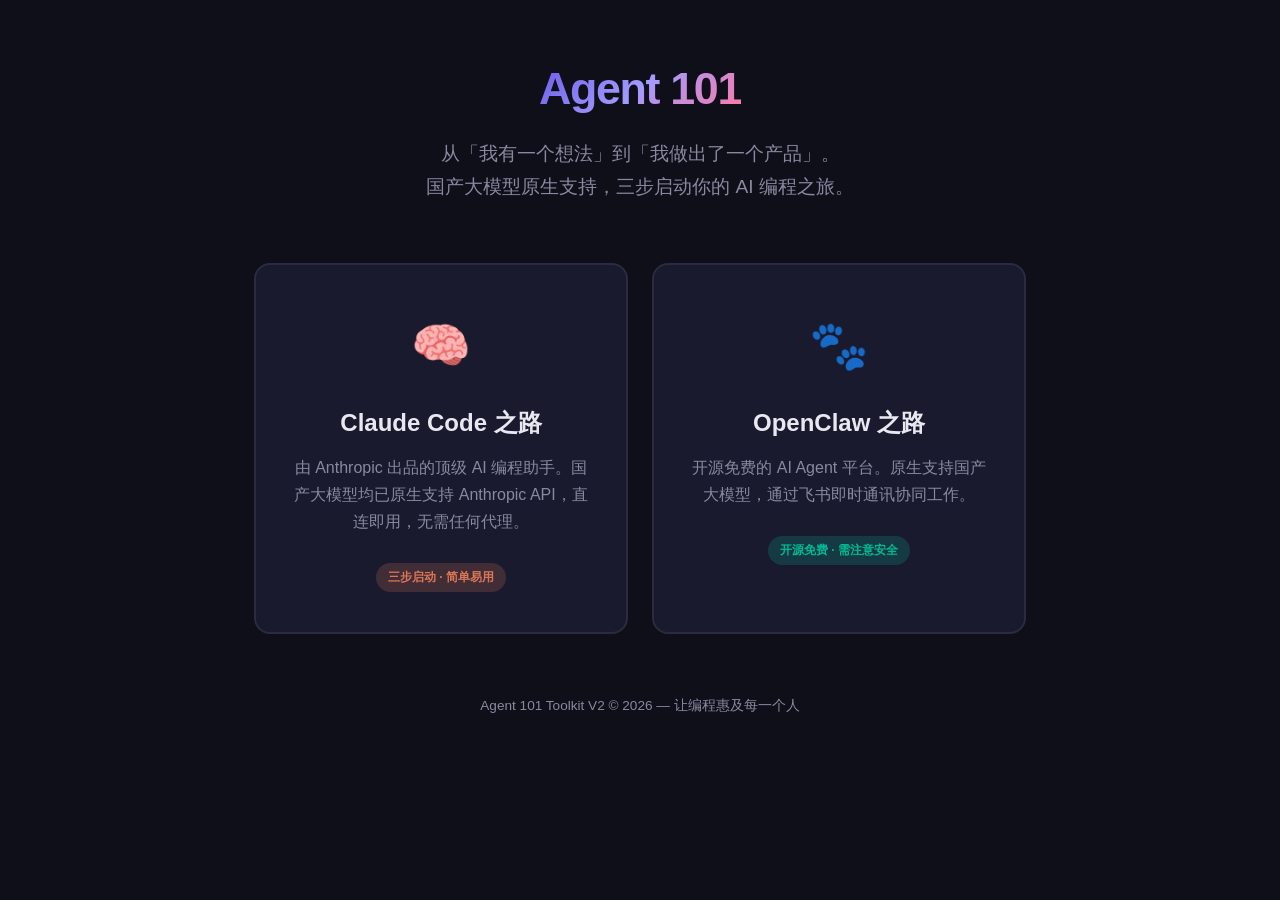
==== index.html @ 5c58940c "Initial commit: Agent 101 Toolkit with OpenClaw and Claude Code guides - Add OpenClaw installation s" ====
<!DOCTYPE html>
<html lang="zh-CN">

<head>
    <meta charset="UTF-8">
    <meta name="viewport" content="width=device-width, initial-scale=1.0">
    <title>Agent 101 — 选择你的 AI 编程助手</title>
    <link rel="stylesheet" href="assets/style.css">
</head>

<body>
    <div class="container">
        <header class="header">
            <h1><span class="gradient">Agent 101</span></h1>
            <p class="subtitle">从「我有一个想法」到「我做出了一个产品」。<br>国产大模型原生支持，三步启动你的 AI 编程之旅。</p>
        </header>

        <div class="door-grid">
            <a href="claude-code/guide.html" class="door claude">
                <div class="icon">🧠</div>
                <h2>Claude Code 之路</h2>
                <p class="desc">由 Anthropic 出品的顶级 AI 编程助手。国产大模型均已原生支持 Anthropic API，直连即用，无需任何代理。</p>
                <span class="tag">三步启动 · 简单易用</span>
            </a>

            <a href="openclaw/guide.html" class="door openclaw">
                <div class="icon">🐾</div>
                <h2>OpenClaw 之路</h2>
                <p class="desc">开源免费的 AI Agent 平台。原生支持国产大模型，通过飞书即时通讯协同工作。</p>
                <span class="tag">开源免费 · 需注意安全</span>
            </a>
        </div>

        <footer class="footer">
            <p>Agent 101 Toolkit V2 © 2026 — 让编程惠及每一个人</p>
        </footer>
    </div>
</body>

</html>
---- assets/style.css ----
:root {
    --primary: #6C5CE7;
    --primary-hover: #5A4BD1;
    --accent-claude: #DA7756;
    --accent-openclaw: #00B894;
    --bg: #0F0F1A;
    --surface: #1A1A2E;
    --surface-hover: #22223A;
    --text: #E8E8F0;
    --text-muted: #8888A0;
    --border: #2A2A40;
    --danger: #FF6B6B;
    --danger-bg: #2D1B1B;
    --info-bg: #1B2D2D;
    --radius: 16px;
    --radius-sm: 8px;
}

* {
    box-sizing: border-box;
    margin: 0;
    padding: 0;
}

body {
    font-family: -apple-system, BlinkMacSystemFont, "Segoe UI", "PingFang SC", "Hiragino Sans GB", "Microsoft YaHei", "Helvetica Neue", Arial, sans-serif;
    background: var(--bg);
    color: var(--text);
    line-height: 1.7;
    font-size: 16px;
    -webkit-font-smoothing: antialiased;
}

.container {
    max-width: 820px;
    margin: 0 auto;
    padding: 50px 24px;
}

/* === Header === */
.header {
    text-align: center;
    margin-bottom: 60px;
}

.header h1 {
    font-size: 2.8rem;
    font-weight: 800;
    letter-spacing: -0.03em;
    margin-bottom: 12px;
}

.header h1 .gradient {
    background: linear-gradient(135deg, var(--primary), #A29BFE, #FD79A8);
    -webkit-background-clip: text;
    -webkit-text-fill-color: transparent;
}

.header .subtitle {
    font-size: 1.2rem;
    color: var(--text-muted);
}

/* === Cards === */
.card {
    background: var(--surface);
    border-radius: var(--radius);
    padding: 32px;
    margin-bottom: 28px;
    border: 1px solid var(--border);
    transition: border-color 0.2s;
}

.card:hover {
    border-color: #3A3A55;
}

.card h2 {
    font-size: 1.4rem;
    font-weight: 700;
    margin-bottom: 14px;
    display: flex;
    align-items: center;
    gap: 12px;
}

.step-badge {
    background: var(--primary);
    color: white;
    width: 30px;
    height: 30px;
    border-radius: 50%;
    display: inline-flex;
    align-items: center;
    justify-content: center;
    font-size: 0.9rem;
    font-weight: 700;
    flex-shrink: 0;
}

.desc {
    color: var(--text-muted);
    margin-bottom: 16px;
}

/* === Warning / Info === */
.warning {
    background: var(--danger-bg);
    border-left: 4px solid var(--danger);
    padding: 16px 20px;
    border-radius: 0 var(--radius-sm) var(--radius-sm) 0;
    margin: 18px 0;
    color: #FFA0A0;
}

.warning strong {
    color: var(--danger);
    display: block;
    margin-bottom: 6px;
    font-size: 0.95rem;
}

.info {
    background: var(--info-bg);
    border-left: 4px solid #00CEC9;
    padding: 16px 20px;
    border-radius: 0 var(--radius-sm) var(--radius-sm) 0;
    margin: 18px 0;
    color: #7DDED8;
}

.info strong {
    color: #00CEC9;
    display: block;
    margin-bottom: 6px;
}

/* === Action Area === */
.action {
    background: #12121F;
    padding: 20px;
    border-radius: var(--radius-sm);
    margin-top: 18px;
    border: 1px dashed var(--border);
}

.action p {
    margin-bottom: 8px;
}

.mono {
    font-family: "SF Mono", "Fira Code", "Cascadia Code", Consolas, monospace;
    background: #22223A;
    padding: 3px 8px;
    border-radius: 4px;
    font-size: 0.88rem;
    color: #A29BFE;
}

/* === Provider Grid === */
.providers {
    display: grid;
    grid-template-columns: repeat(auto-fill, minmax(180px, 1fr));
    gap: 14px;
    margin: 18px 0;
}

.provider {
    border: 1px solid var(--border);
    padding: 16px;
    border-radius: var(--radius-sm);
    text-align: center;
    transition: all 0.2s;
    text-decoration: none;
    color: var(--text);
    display: block;
}

.provider:hover {
    transform: translateY(-3px);
    border-color: var(--primary);
    box-shadow: 0 8px 24px rgba(108, 92, 231, 0.15);
}

.provider-name {
    font-weight: 600;
    margin-bottom: 4px;
    font-size: 0.95rem;
}

.provider-desc {
    font-size: 0.8rem;
    color: var(--text-muted);
}

/* === Code Block === */
pre {
    background: #12121F;
    padding: 16px;
    border-radius: var(--radius-sm);
    overflow-x: auto;
    font-family: "SF Mono", "Fira Code", Consolas, monospace;
    font-size: 0.85rem;
    line-height: 1.5;
    margin: 14px 0;
    border: 1px solid var(--border);
    color: #C8C8E0;
}

/* === Landing Page Specials === */
.door-grid {
    display: grid;
    grid-template-columns: repeat(auto-fit, minmax(300px, 1fr));
    gap: 24px;
    margin-top: 40px;
}

.door {
    background: var(--surface);
    border-radius: var(--radius);
    padding: 40px 32px;
    text-decoration: none;
    color: var(--text);
    border: 2px solid var(--border);
    transition: all 0.3s;
    text-align: center;
    display: block;
}

.door:hover {
    transform: translateY(-4px);
    box-shadow: 0 12px 40px rgba(0, 0, 0, 0.4);
}

.door.claude:hover {
    border-color: var(--accent-claude);
}

.door.openclaw:hover {
    border-color: var(--accent-openclaw);
}

.door .icon {
    font-size: 3rem;
    margin-bottom: 16px;
}

.door h2 {
    font-size: 1.5rem;
    margin-bottom: 10px;
}

.door .tag {
    display: inline-block;
    padding: 4px 12px;
    border-radius: 20px;
    font-size: 0.75rem;
    font-weight: 600;
    margin-top: 12px;
}

.door.claude .tag {
    background: rgba(218, 119, 86, 0.2);
    color: var(--accent-claude);
}

.door.openclaw .tag {
    background: rgba(0, 184, 148, 0.2);
    color: var(--accent-openclaw);
}

/* === Footer === */
.footer {
    text-align: center;
    margin-top: 60px;
    color: var(--text-muted);
    font-size: 0.85rem;
}
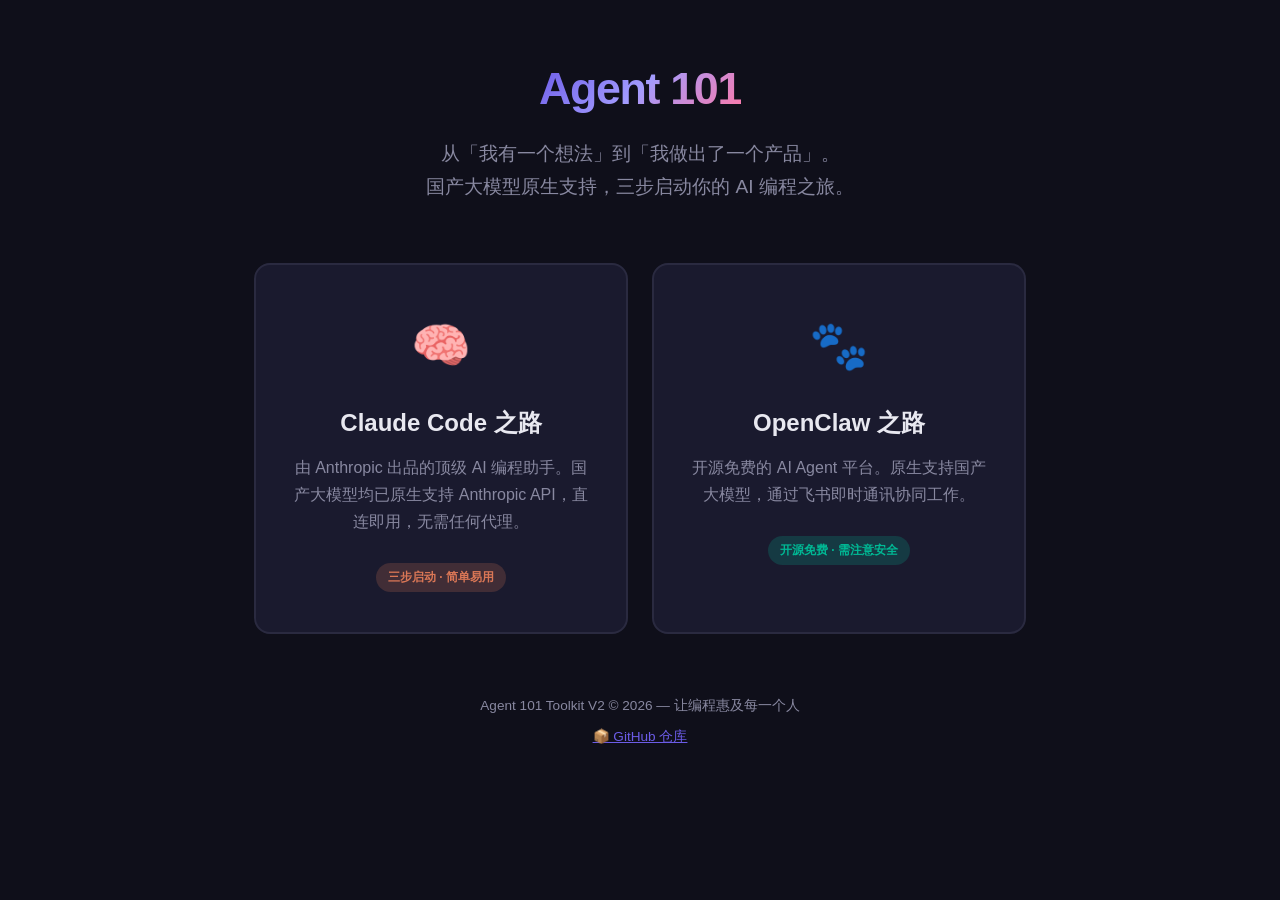
==== commit ce31bc2d: "docs: add GitHub repo link to all page footers" ====
--- a/index.html
+++ b/index.html
@@ -33,6 +33,11 @@
 
         <footer class="footer">
             <p>Agent 101 Toolkit V2 © 2026 — 让编程惠及每一个人</p>
+            <p style="margin-top:8px;">
+                <a href="https://github.com/cloudzun/agent101-toolkit" target="_blank" style="color:var(--primary)">
+                    📦 GitHub 仓库
+                </a>
+            </p>
         </footer>
     </div>
 </body>
